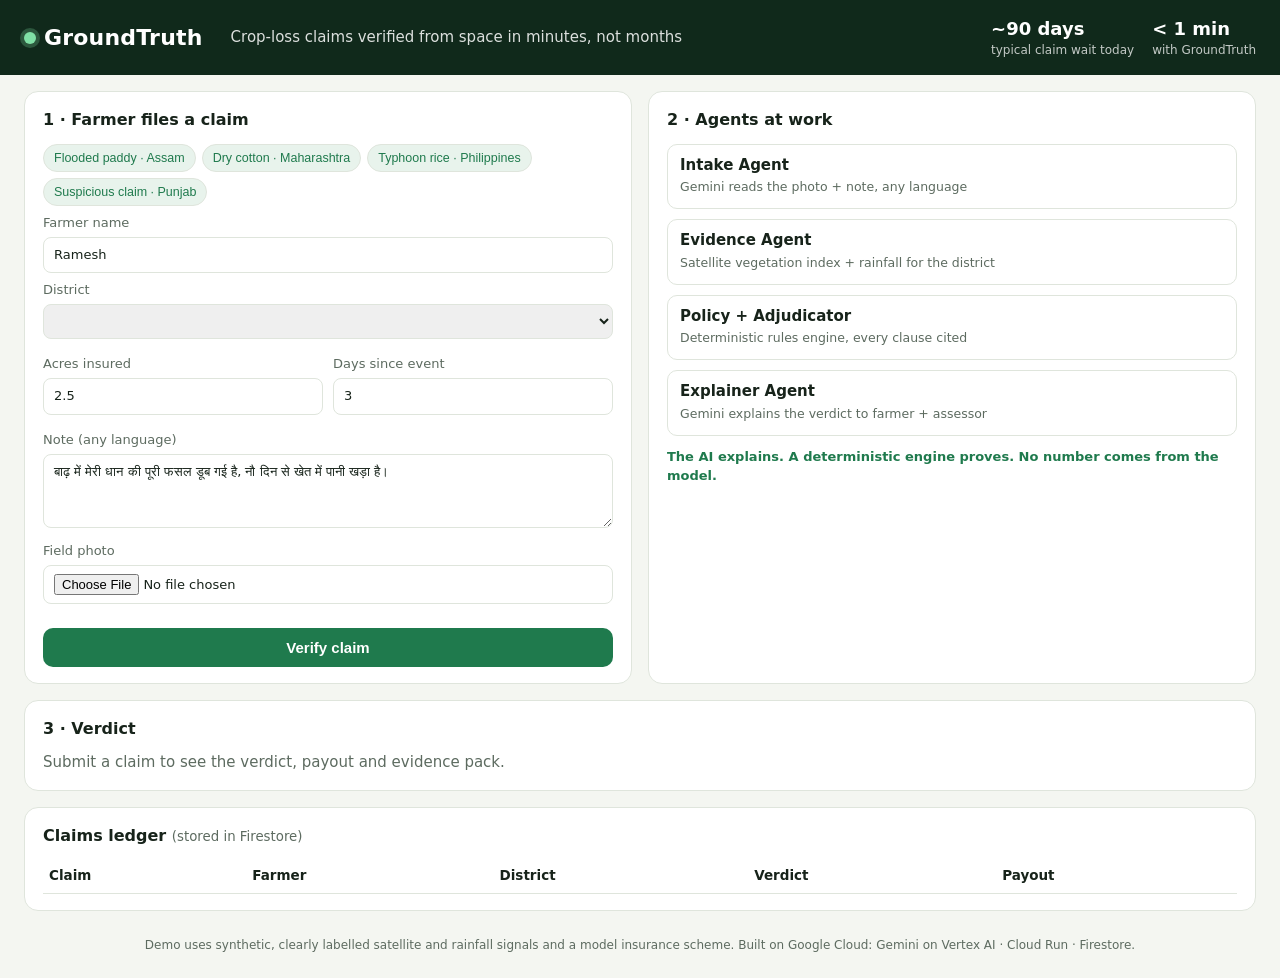
==== static/index.html @ c91751bf "GroundTruth: satellite-verified crop-loss claims on Cloud Run with Gemini and Firestore" ====
<!doctype html>
<html lang="en">
<head>
<meta charset="utf-8">
<meta name="viewport" content="width=device-width, initial-scale=1">
<title>GroundTruth · Crop claims verified from space</title>
<link rel="stylesheet" href="/static/styles.css">
</head>
<body>
<header class="top">
  <div class="brand"><span class="dot"></span>GroundTruth</div>
  <div class="tag">Crop-loss claims verified from space in minutes, not months</div>
  <div class="kpis" aria-label="Impact">
    <div><b>~90 days</b><span>typical claim wait today</span></div>
    <div><b id="kpiTime">&lt; 1 min</b><span>with GroundTruth</span></div>
  </div>
</header>

<main class="grid">
  <section class="card" aria-labelledby="h-claim">
    <h2 id="h-claim">1 · Farmer files a claim</h2>
    <div class="presets" role="group" aria-label="Sample claims">
      <button type="button" data-preset="flood">Flooded paddy · Assam</button>
      <button type="button" data-preset="drought">Dry cotton · Maharashtra</button>
      <button type="button" data-preset="typhoon">Typhoon rice · Philippines</button>
      <button type="button" data-preset="fraud">Suspicious claim · Punjab</button>
    </div>
    <form id="claimForm">
      <label>Farmer name <input name="farmer" value="Ramesh" maxlength="60" required></label>
      <label>District
        <select name="district" id="district" required></select>
      </label>
      <div class="row">
        <label>Acres insured <input name="acres" type="number" step="0.1" min="0.1" max="50" value="2.5" required></label>
        <label>Days since event <input name="days_since_event" type="number" min="0" max="60" value="3" required></label>
      </div>
      <label>Note (any language)
        <textarea name="note" rows="3" maxlength="600">बाढ़ में मेरी धान की पूरी फसल डूब गई है, नौ दिन से खेत में पानी खड़ा है।</textarea>
      </label>
      <label>Field photo <input type="file" name="photo" id="photo" accept="image/*"></label>
      <img id="preview" alt="" hidden>
      <button class="go" type="submit" id="submitBtn">Verify claim</button>
    </form>
  </section>

  <section class="card" aria-labelledby="h-agents">
    <h2 id="h-agents">2 · Agents at work</h2>
    <ol class="agents" id="agents">
      <li data-a="0"><b>Intake Agent</b><span>Gemini reads the photo + note, any language</span><div class="out"></div></li>
      <li data-a="1"><b>Evidence Agent</b><span>Satellite vegetation index + rainfall for the district</span><div class="out"></div></li>
      <li data-a="2"><b>Policy + Adjudicator</b><span>Deterministic rules engine, every clause cited</span><div class="out"></div></li>
      <li data-a="3"><b>Explainer Agent</b><span>Gemini explains the verdict to farmer + assessor</span><div class="out"></div></li>
    </ol>
    <p class="principle">The AI explains. A deterministic engine proves. No number comes from the model.</p>
  </section>

  <section class="card wide" aria-labelledby="h-result" aria-live="polite">
    <h2 id="h-result">3 · Verdict</h2>
    <div id="result" class="empty">Submit a claim to see the verdict, payout and evidence pack.</div>
  </section>

  <section class="card wide" aria-labelledby="h-hist">
    <h2 id="h-hist">Claims ledger <small>(stored in Firestore)</small></h2>
    <table id="ledger"><thead><tr><th>Claim</th><th>Farmer</th><th>District</th><th>Verdict</th><th>Payout</th></tr></thead><tbody></tbody></table>
  </section>
</main>
<footer>Demo uses synthetic, clearly labelled satellite and rainfall signals and a model insurance scheme. Built on Google Cloud: Gemini on Vertex AI · Cloud Run · Firestore.</footer>
<script src="/static/app.js"></script>
</body>
</html>
---- static/styles.css ----
:root{--bg:#f4f6f1;--card:#fff;--ink:#17231a;--mute:#5d6b60;--line:#dfe5dc;--brand:#1f7a4d;--brand2:#e8f3ec;--ok:#1f7a4d;--warn:#b26b00;--bad:#b3261e;}
*{box-sizing:border-box}body{margin:0;font:15px/1.45 system-ui,-apple-system,"Segoe UI",Roboto,sans-serif;background:var(--bg);color:var(--ink)}
.top{display:flex;flex-wrap:wrap;align-items:center;gap:16px 28px;padding:16px 24px;background:#10291b;color:#fff}
.brand{font-weight:800;font-size:22px;letter-spacing:.2px;display:flex;align-items:center;gap:8px}
.dot{width:12px;height:12px;border-radius:50%;background:#7fe0a5;box-shadow:0 0 0 4px rgba(127,224,165,.25)}
.tag{opacity:.85;flex:1;min-width:220px}.kpis{display:flex;gap:18px}.kpis div{display:flex;flex-direction:column}.kpis b{font-size:18px}.kpis span{font-size:12px;opacity:.75}
.grid{display:grid;grid-template-columns:1fr 1fr;gap:16px;padding:16px 24px;max-width:1300px;margin:auto}
.card{background:var(--card);border:1px solid var(--line);border-radius:14px;padding:16px 18px}.wide{grid-column:1/-1}
h2{margin:0 0 12px;font-size:16px}h2 small{color:var(--mute);font-weight:500}
label{display:block;font-size:13px;color:var(--mute);margin:8px 0}input,select,textarea{width:100%;margin-top:4px;padding:8px 10px;border:1px solid var(--line);border-radius:8px;font:inherit;color:var(--ink)}
.row{display:grid;grid-template-columns:1fr 1fr;gap:10px}
.presets{display:flex;flex-wrap:wrap;gap:6px;margin-bottom:6px}.presets button{border:1px solid var(--line);background:var(--brand2);color:var(--brand);border-radius:999px;padding:6px 10px;font-size:12.5px;cursor:pointer}
.presets button:focus-visible,.go:focus-visible{outline:3px solid #7fe0a5;outline-offset:2px}
#preview{max-width:100%;max-height:170px;border-radius:10px;margin:6px 0;display:block}
.go{margin-top:10px;width:100%;padding:11px;border:0;border-radius:10px;background:var(--brand);color:#fff;font-weight:700;font-size:15px;cursor:pointer}.go:disabled{opacity:.6}
.agents{list-style:none;margin:0;padding:0;display:flex;flex-direction:column;gap:10px}
.agents li{border:1px solid var(--line);border-radius:10px;padding:10px 12px;position:relative;transition:all .3s}
.agents li b{display:block}.agents li span{font-size:12.5px;color:var(--mute)}
.agents li.run{border-color:#7fe0a5;background:#f2fbf5}.agents li.run::after{content:"working…";position:absolute;right:12px;top:10px;font-size:12px;color:var(--brand)}
.agents li.done{border-color:var(--brand)}.agents li.done::after{content:"✓ done";position:absolute;right:12px;top:10px;font-size:12px;color:var(--brand);font-weight:700}
.out{font-size:13px;margin-top:6px}.out:empty{display:none}.out code{background:#f1f4ef;padding:1px 5px;border-radius:4px}
.principle{margin:12px 0 0;font-size:13px;color:var(--brand);font-weight:600}
.empty{color:var(--mute)}
.verdict{display:flex;flex-wrap:wrap;gap:14px;align-items:stretch}
.badge{padding:14px 18px;border-radius:12px;color:#fff;min-width:170px}.badge b{font-size:24px;display:block}
.APPROVE{background:var(--ok)}.SURVEY{background:var(--warn)}.REJECT{background:var(--bad)}
.stat{border:1px solid var(--line);border-radius:12px;padding:12px 14px;min-width:140px}.stat b{font-size:20px;display:block}.stat span{font-size:12px;color:var(--mute)}
.checks{width:100%;border-collapse:collapse;margin-top:14px;font-size:13.5px}.checks td,.checks th,#ledger td,#ledger th{border-bottom:1px solid var(--line);padding:7px 6px;text-align:left;vertical-align:top}
.pass{color:var(--ok);font-weight:700}.fail{color:var(--bad);font-weight:700}
.msg{margin-top:14px;display:grid;grid-template-columns:1fr 1fr;gap:12px}.msg div{background:#f6f8f4;border-radius:10px;padding:10px 12px;font-size:14px}.msg h3{margin:0 0 4px;font-size:12px;color:var(--mute);text-transform:uppercase;letter-spacing:.4px}
.flag{margin-top:10px;padding:8px 12px;border-radius:8px;background:#fff4e0;color:#7a4a00;font-weight:600}
#ledger{width:100%;border-collapse:collapse;font-size:13.5px}
footer{padding:10px 24px 24px;color:var(--mute);font-size:12px;text-align:center}
@media (max-width:820px){.grid{grid-template-columns:1fr;padding:12px 16px}.msg{grid-template-columns:1fr}.top{padding:14px 16px}}
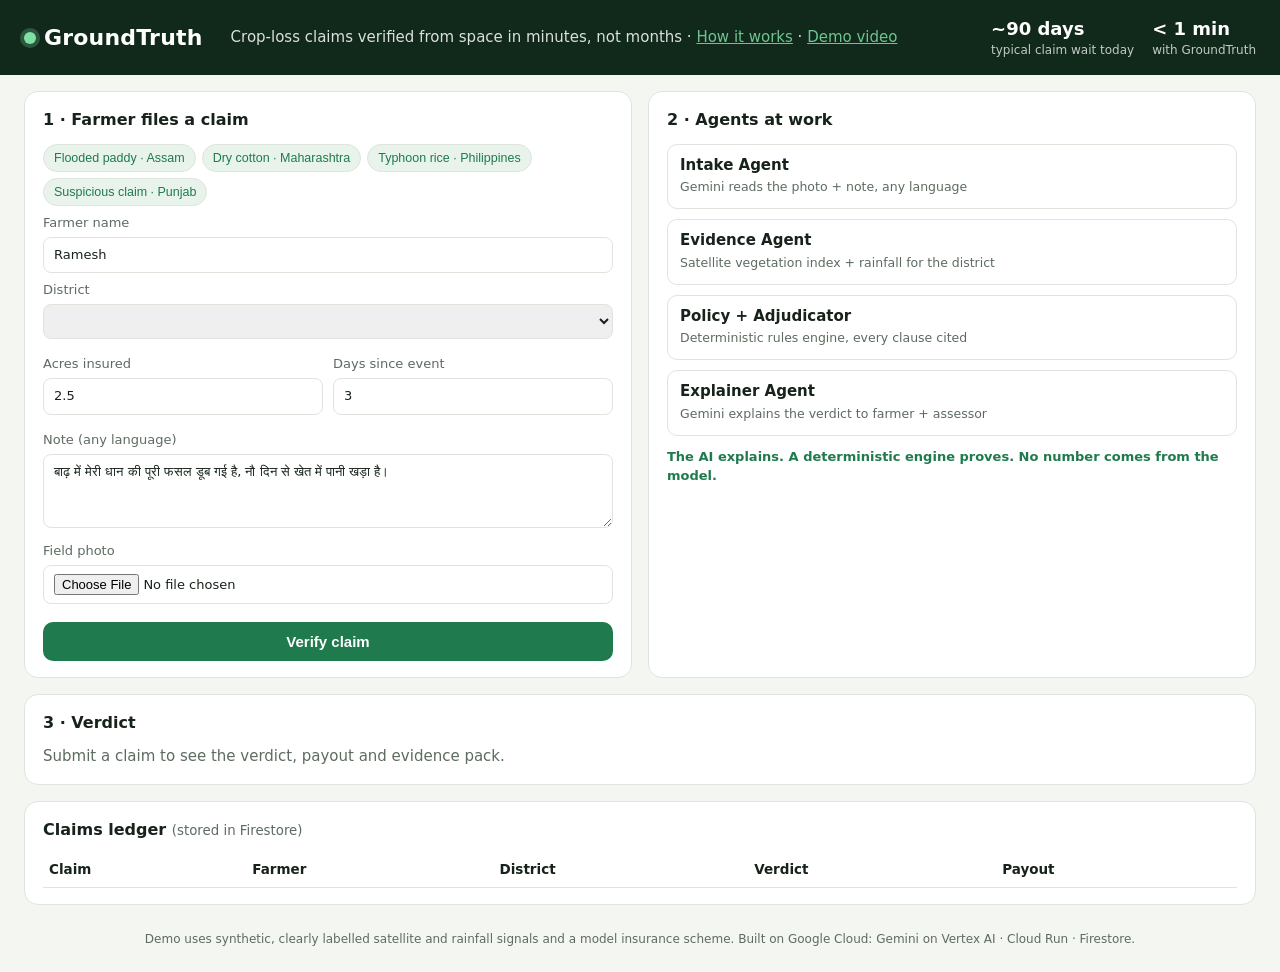
==== commit e49da71c: "Honest no-photo intake, mismatch flag, compressed samples, sample generator, README results" ====
--- a/static/index.html
+++ b/static/index.html
@@ -9,7 +9,7 @@
 <body>
 <header class="top">
   <div class="brand"><span class="dot"></span>GroundTruth</div>
-  <div class="tag">Crop-loss claims verified from space in minutes, not months</div>
+  <div class="tag">Crop-loss claims verified from space in minutes, not months · <a href="/static/arch.html">How it works</a> · <a href="/static/GroundTruth_Demo.mp4">Demo video</a></div>
   <div class="kpis" aria-label="Impact">
     <div><b>~90 days</b><span>typical claim wait today</span></div>
     <div><b id="kpiTime">&lt; 1 min</b><span>with GroundTruth</span></div>
--- a/static/styles.css
+++ b/static/styles.css
@@ -12,6 +12,7 @@
 .presets{display:flex;flex-wrap:wrap;gap:6px;margin-bottom:6px}.presets button{border:1px solid var(--line);background:var(--brand2);color:var(--brand);border-radius:999px;padding:6px 10px;font-size:12.5px;cursor:pointer}
 .presets button:focus-visible,.go:focus-visible{outline:3px solid #7fe0a5;outline-offset:2px}
 #preview{max-width:100%;max-height:170px;border-radius:10px;margin:6px 0;display:block}
+#preview[hidden]{display:none}
 .go{margin-top:10px;width:100%;padding:11px;border:0;border-radius:10px;background:var(--brand);color:#fff;font-weight:700;font-size:15px;cursor:pointer}.go:disabled{opacity:.6}
 .agents{list-style:none;margin:0;padding:0;display:flex;flex-direction:column;gap:10px}
 .agents li{border:1px solid var(--line);border-radius:10px;padding:10px 12px;position:relative;transition:all .3s}
@@ -32,3 +33,5 @@
 #ledger{width:100%;border-collapse:collapse;font-size:13.5px}
 footer{padding:10px 24px 24px;color:var(--mute);font-size:12px;text-align:center}
 @media (max-width:820px){.grid{grid-template-columns:1fr;padding:12px 16px}.msg{grid-template-columns:1fr}.top{padding:14px 16px}}
+
+.tag a{color:#7fe0a5}
